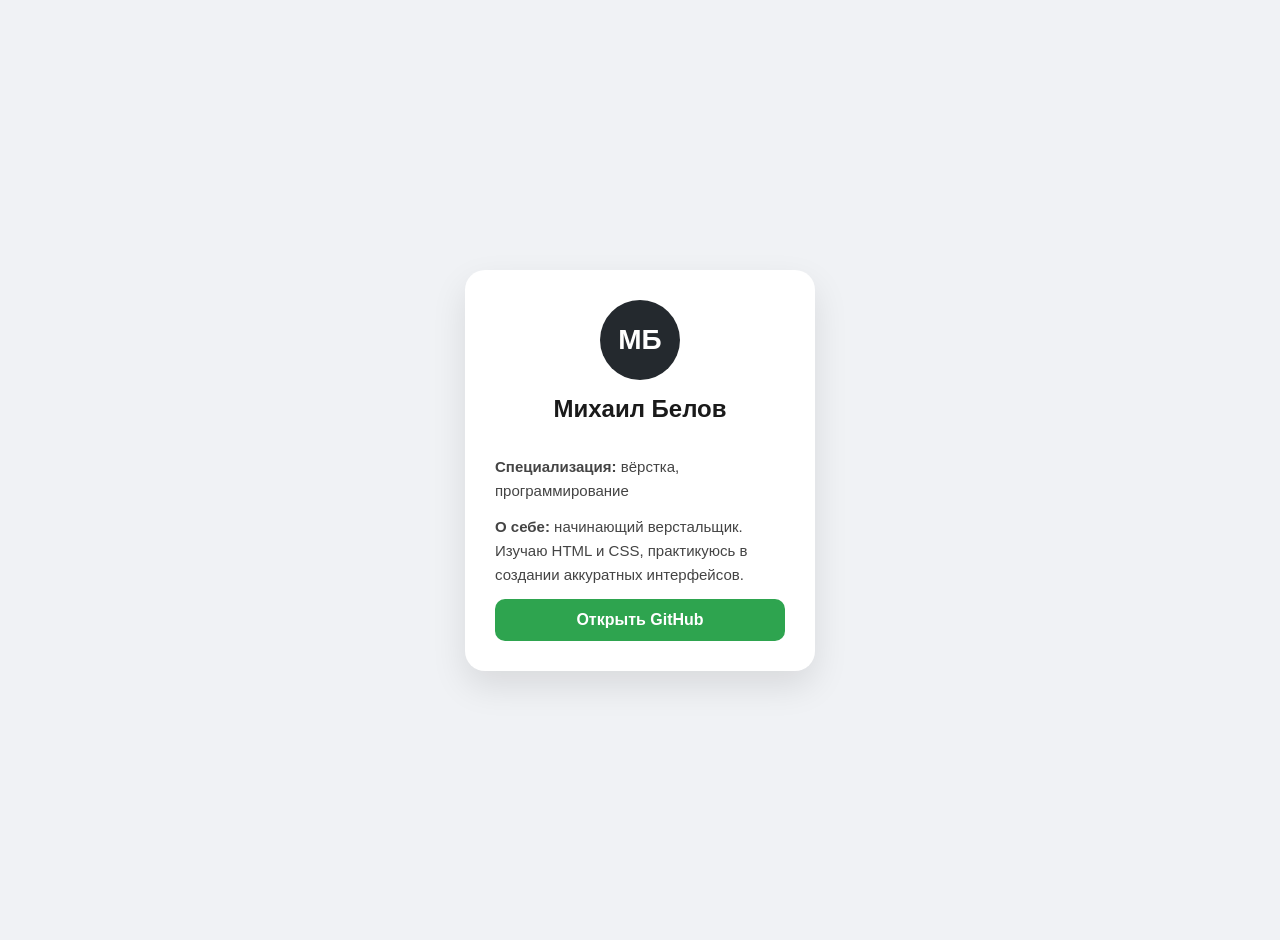
==== index.html @ 82ddaa71 "Add files via upload" ====
<!DOCTYPE html>
<html lang="ru">
<head>
    <meta charset="UTF-8">
    <meta name="viewport" content="width=device-width, initial-scale=1.0">
    <title>Визитка Михаила</title>
    <link rel="stylesheet" href="style.css">
</head>
<body>

    <div class="card">
        <!-- Аватарка -->
        <div class="avatar">МБ</div>

        <!-- Имя внутри карточки -->
        <h2 class="user-name">Михаил Белов</h2>
        
        <!-- Контент без личных данных -->
        <div class="info">
            <p><strong>Специализация:</strong> вёрстка, программирование</p>
            <p><strong>О себе:</strong> начинающий верстальщик. Изучаю HTML и CSS, практикуюсь в создании аккуратных интерфейсов.</p>
        </div>
        
        <!-- Кнопка-ссылка на GitHub -->
        <a href="https://github.com/mikhail-dev1/css-practice" class="btn" target="_blank">
            Открыть GitHub
        </a>
    </div>

</body>
</html>
---- style.css ----
body {
    margin: 0;
    padding: 20px;
    display: flex;
    justify-content: center;
    align-items: center;
    min-height: 100vh;
    background-color: #f0f2f5; 
    font-family: 'Segoe UI', Roboto, sans-serif;
}

.card {
    background-color: #ffffff; 
    width: 100%;
    max-width: 350px;
    min-height: 400px; 
    padding: 30px;
    border-radius: 20px;
    box-shadow: 0 15px 35px rgba(0,0,0,0.1);
    display: flex;
    flex-direction: column;
    align-items: center;
    box-sizing: border-box;
}

.avatar {
    width: 80px;
    height: 80px;
    background-color: #24292e; 
    color: white;
    border-radius: 50%;
    display: flex;
    justify-content: center;
    align-items: center;
    font-size: 28px;
    font-weight: bold;
    margin-bottom: 15px;
}

.user-name {
    margin: 0 0 20px 0;
    font-size: 24px;
    color: #1a1a1a;
}

.info {
    width: 100%;
    text-align: left;
}

.info p {
    margin: 12px 0;
    font-size: 15px;
    line-height: 1.6;
    color: #444;
}

.btn {
    margin-top: auto;
    width: 100%;
    padding: 12px;
    background-color: #2ea44f; 
    color: white;
    text-decoration: none;     
    text-align: center;       
    border-radius: 10px;
    font-size: 16px;
    font-weight: 600;
    transition: 0.3s;
    box-sizing: border-box;   
}

.btn:hover {
    background-color: #2c974b;
    box-shadow: 0 5px 15px rgba(46, 164, 79, 0.3);
}
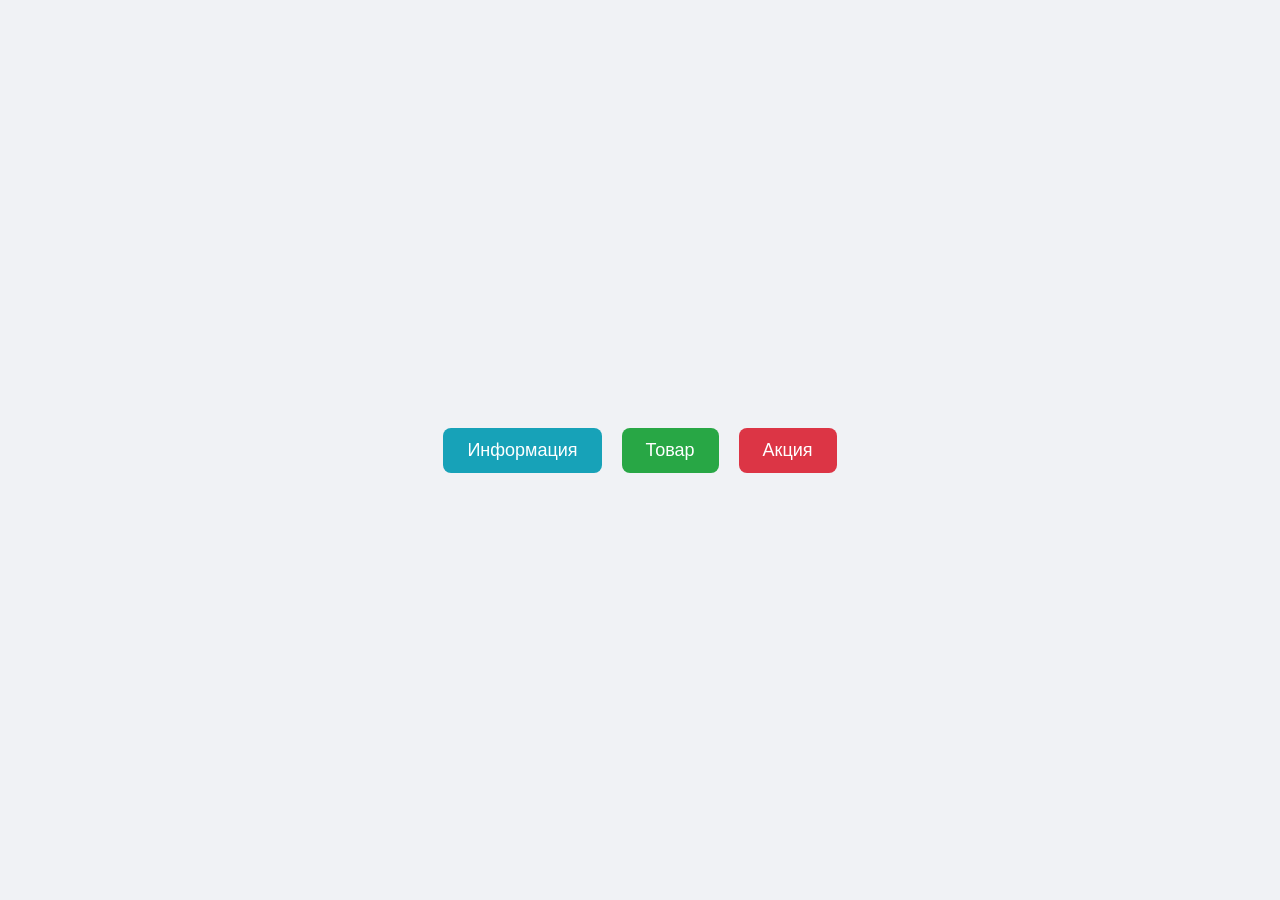
==== commit 469c7891: "Add files via upload add tooltip project in positioning folder" ====
--- a/index.html
+++ b/index.html
@@ -2,30 +2,27 @@
 <html lang="ru">
 <head>
     <meta charset="UTF-8">
-    <meta name="viewport" content="width=device-width, initial-scale=1.0">
-    <title>Визитка Михаила</title>
+    <title>Всплывающая подсказка</title>
     <link rel="stylesheet" href="style.css">
 </head>
 <body>
+    <div class="container">
+        
+        <button class="btn info">
+            Информация
+            <span class="tooltip">Подробнее</span>
+        </button>
 
-    <div class="card">
-        <!-- Аватарка -->
-        <div class="avatar">МБ</div>
+        <button class="btn buy">
+            Товар
+            <span class="tooltip">В корзину</span>
+        </button>
 
-        <!-- Имя внутри карточки -->
-        <h2 class="user-name">Михаил Белов</h2>
-        
-        <!-- Контент без личных данных -->
-        <div class="info">
-            <p><strong>Специализация:</strong> вёрстка, программирование</p>
-            <p><strong>О себе:</strong> начинающий верстальщик. Изучаю HTML и CSS, практикуюсь в создании аккуратных интерфейсов.</p>
-        </div>
-        
-        <!-- Кнопка-ссылка на GitHub -->
-        <a href="https://github.com/mikhail-dev1/css-practice" class="btn" target="_blank">
-            Открыть GitHub
-        </a>
+    
+        <button class="btn sale">
+            Акция
+            <span class="tooltip">Скидка 20%</span>
+        </button>
     </div>
-
 </body>
 </html>
--- a/style.css
+++ b/style.css
@@ -1,76 +1,71 @@
 body {
     margin: 0;
-    padding: 20px;
+    min-height: 100vh;
     display: flex;
     justify-content: center;
     align-items: center;
-    min-height: 100vh;
-    background-color: #f0f2f5; 
-    font-family: 'Segoe UI', Roboto, sans-serif;
+    background-color: #f0f2f5;
+    gap: 20px; 
 }
 
-.card {
-    background-color: #ffffff; 
-    width: 100%;
-    max-width: 350px;
-    min-height: 400px; 
-    padding: 30px;
-    border-radius: 20px;
-    box-shadow: 0 15px 35px rgba(0,0,0,0.1);
+.container {
     display: flex;
-    flex-direction: column;
-    align-items: center;
-    box-sizing: border-box;
+    gap: 20px;
 }
 
-.avatar {
-    width: 80px;
-    height: 80px;
-    background-color: #24292e; 
+
+.btn {
+    position: relative; 
     color: white;
-    border-radius: 50%;
-    display: flex;
-    justify-content: center;
-    align-items: center;
-    font-size: 28px;
-    font-weight: bold;
-    margin-bottom: 15px;
+    padding: 12px 24px;
+    font-size: 18px;
+    border: none;
+    border-radius: 8px;
+    cursor: pointer;
+    transition: 0.3s;
 }
 
-.user-name {
-    margin: 0 0 20px 0;
-    font-size: 24px;
-    color: #1a1a1a;
+
+.tooltip {
+    position: absolute;
+    top: 100%;
+    left: 50%;
+    transform: translateX(-50%) translateY(10px); 
+    
+    background-color: #2c3e50;
+    color: #fff;
+    padding: 8px 14px;
+    border-radius: 6px;
+    font-size: 14px;
+    white-space: nowrap;
+    z-index: 10;
+
+    
+    opacity: 0;            
+    visibility: hidden;    
+    transition: opacity 0.3s ease, transform 0.3s ease; 
 }
 
-.info {
-    width: 100%;
-    text-align: left;
+
+.tooltip::before {
+    content: "";           
+    position: absolute;
+    bottom: 100%;      
+    left: 50%;
+    transform: translateX(-50%);
+        border-width: 6px;
+    border-style: solid;
+    border-color: transparent transparent #2c3e50 transparent; 
 }
 
-.info p {
-    margin: 12px 0;
-    font-size: 15px;
-    line-height: 1.6;
-    color: #444;
+
+.btn:hover .tooltip {
+    opacity: 1;      
+    visibility: visible;  
+    transform: translateX(-50%) translateY(5px); 
 }
 
-.btn {
-    margin-top: auto;
-    width: 100%;
-    padding: 12px;
-    background-color: #2ea44f; 
-    color: white;
-    text-decoration: none;     
-    text-align: center;       
-    border-radius: 10px;
-    font-size: 16px;
-    font-weight: 600;
-    transition: 0.3s;
-    box-sizing: border-box;   
-}
 
-.btn:hover {
-    background-color: #2c974b;
-    box-shadow: 0 5px 15px rgba(46, 164, 79, 0.3);
-}
+.info { background-color: #17a2b8; }
+.buy { background-color: #28a745; }
+.sale { background-color: #dc3545; }
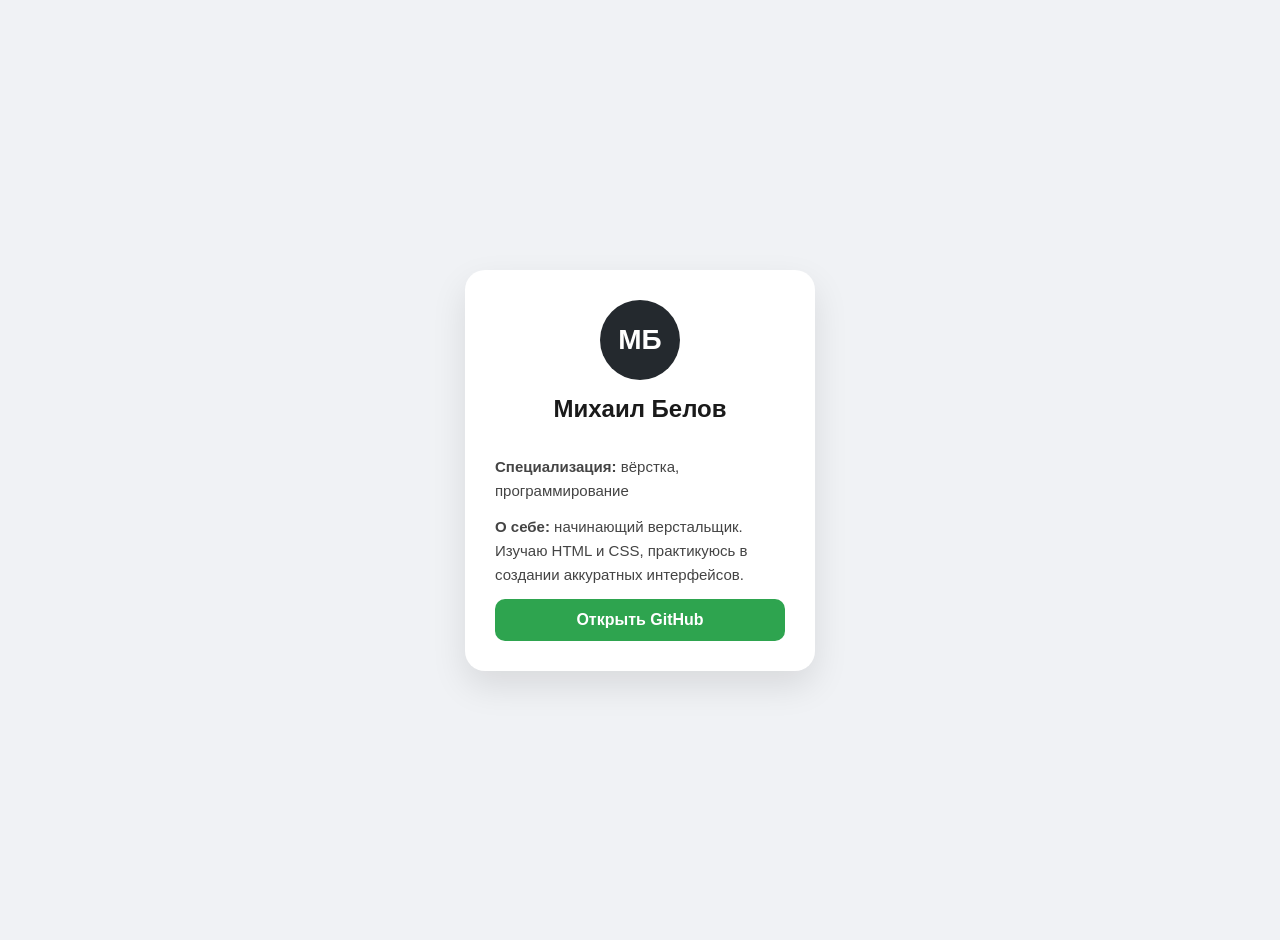
==== commit c2098159: "Add files via upload" ====
--- a/index.html
+++ b/index.html
@@ -2,27 +2,29 @@
 <html lang="ru">
 <head>
     <meta charset="UTF-8">
-    <title>Всплывающая подсказка</title>
+    <meta name="viewport" content="width=device-width, initial-scale=1.0">
+    <title>Визитка Михаила</title>
     <link rel="stylesheet" href="style.css">
 </head>
 <body>
-    <div class="container">
+
+    <div class="card">
         
-        <button class="btn info">
-            Информация
-            <span class="tooltip">Подробнее</span>
-        </button>
+        <div class="avatar">МБ</div>
 
-        <button class="btn buy">
-            Товар
-            <span class="tooltip">В корзину</span>
-        </button>
+       
+        <h2 class="user-name">Михаил Белов</h2>
+        
+        
+        <div class="info">
+            <p><strong>Специализация:</strong> вёрстка, программирование</p>
+            <p><strong>О себе:</strong> начинающий верстальщик. Изучаю HTML и CSS, практикуюсь в создании аккуратных интерфейсов.</p>
+        </div>
+        
+       <a href="https://github.com/mikhail-dev1/css-practice" class="btn" target="_blank">
+            Открыть GitHub
+        </a>
+    </div>
 
-    
-        <button class="btn sale">
-            Акция
-            <span class="tooltip">Скидка 20%</span>
-        </button>
-    </div>
 </body>
 </html>
--- a/style.css
+++ b/style.css
@@ -1,71 +1,76 @@
 body {
     margin: 0;
-    min-height: 100vh;
+    padding: 20px;
     display: flex;
     justify-content: center;
     align-items: center;
-    background-color: #f0f2f5;
-    gap: 20px; 
+    min-height: 100vh;
+    background-color: #f0f2f5; 
+    font-family: 'Segoe UI', Roboto, sans-serif;
 }
 
-.container {
+.card {
+    background-color: #ffffff; 
+    width: 100%;
+    max-width: 350px;
+    min-height: 400px; 
+    padding: 30px;
+    border-radius: 20px;
+    box-shadow: 0 15px 35px rgba(0,0,0,0.1);
     display: flex;
-    gap: 20px;
+    flex-direction: column;
+    align-items: center;
+    box-sizing: border-box;
 }
 
+.avatar {
+    width: 80px;
+    height: 80px;
+    background-color: #24292e; 
+    color: white;
+    border-radius: 50%;
+    display: flex;
+    justify-content: center;
+    align-items: center;
+    font-size: 28px;
+    font-weight: bold;
+    margin-bottom: 15px;
+}
+
+.user-name {
+    margin: 0 0 20px 0;
+    font-size: 24px;
+    color: #1a1a1a;
+}
+
+.info {
+    width: 100%;
+    text-align: left;
+}
+
+.info p {
+    margin: 12px 0;
+    font-size: 15px;
+    line-height: 1.6;
+    color: #444;
+}
 
 .btn {
-    position: relative; 
+    margin-top: auto;
+    width: 100%;
+    padding: 12px;
+    background-color: #2ea44f; 
     color: white;
-    padding: 12px 24px;
-    font-size: 18px;
-    border: none;
-    border-radius: 8px;
-    cursor: pointer;
+    text-decoration: none;     
+    text-align: center;       
+    border-radius: 10px;
+    font-size: 16px;
+    font-weight: 600;
     transition: 0.3s;
+    box-sizing: border-box;   
 }
 
-
-.tooltip {
-    position: absolute;
-    top: 100%;
-    left: 50%;
-    transform: translateX(-50%) translateY(10px); 
-    
-    background-color: #2c3e50;
-    color: #fff;
-    padding: 8px 14px;
-    border-radius: 6px;
-    font-size: 14px;
-    white-space: nowrap;
-    z-index: 10;
-
-    
-    opacity: 0;            
-    visibility: hidden;    
-    transition: opacity 0.3s ease, transform 0.3s ease; 
+.btn:hover {
+    background-color: #2c974b;
+    box-shadow: 0 5px 15px rgba(46, 164, 79, 0.3);
 }
-
-
-.tooltip::before {
-    content: "";           
-    position: absolute;
-    bottom: 100%;      
-    left: 50%;
-    transform: translateX(-50%);
-        border-width: 6px;
-    border-style: solid;
-    border-color: transparent transparent #2c3e50 transparent; 
-}
-
-
-.btn:hover .tooltip {
-    opacity: 1;      
-    visibility: visible;  
-    transform: translateX(-50%) translateY(5px); 
-}
-
-
-.info { background-color: #17a2b8; }
-.buy { background-color: #28a745; }
-.sale { background-color: #dc3545; }
